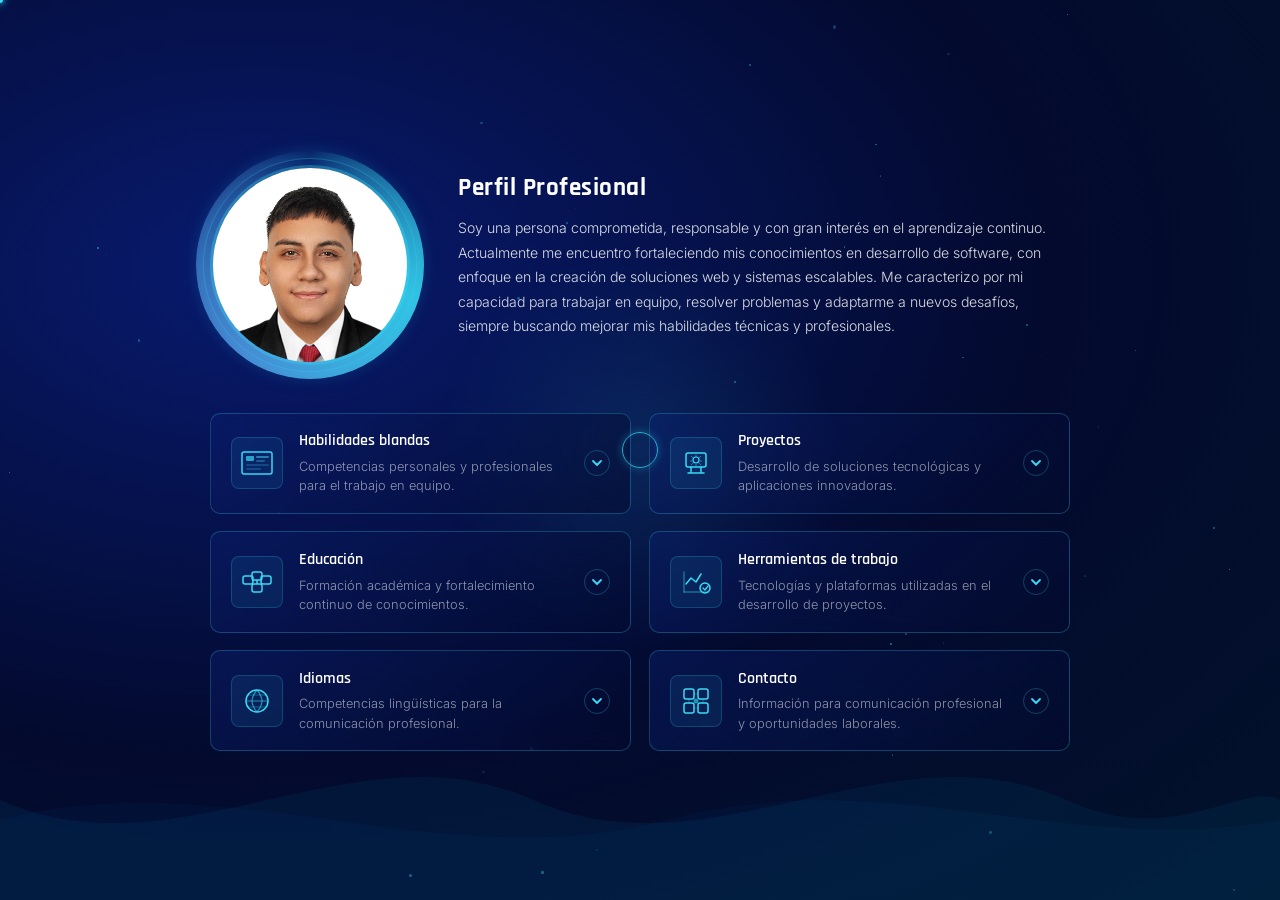
==== index.html @ 303af43a "Portafolio realizado" ====
<!DOCTYPE html>
<html lang="es">
<head>
    <meta charset="UTF-8">
    <meta name="viewport" content="width=device-width, initial-scale=1.0">
    <title>Portafolio</title>
    <link href="https://cdn.jsdelivr.net/npm/bootstrap@5.3.8/dist/css/bootstrap.min.css" rel="stylesheet">
    <link href="https://fonts.googleapis.com/css2?family=Rajdhani:wght@400;500;600;700&family=Inter:wght@300;400;500&display=swap" rel="stylesheet">
    <link rel="stylesheet" href="./style.css">
</head>
<body>

    <!-- Cursor personalizado -->
    <div class="cursor-glow" id="cursorGlow"></div>
    <div class="cursor-ring" id="cursorRing"></div>
    <div class="cursor-dot" id="cursorDot"></div>
    <canvas class="cursor-trail" id="cursorTrail"></canvas>

    <!-- Partículas de fondo -->
    <div class="particles" id="particles"></div>

    <!-- Olas decorativas -->
    <div class="wave-container">
        <svg viewBox="0 0 1440 200" preserveAspectRatio="none" xmlns="http://www.w3.org/2000/svg">
            <path d="M0,100 C200,180 400,20 600,100 C800,180 1000,20 1200,100 C1320,150 1400,80 1440,100 L1440,200 L0,200 Z" fill="rgba(0,150,200,0.08)"/>
            <path d="M0,120 C250,60 500,180 750,120 C1000,60 1200,160 1440,120 L1440,200 L0,200 Z" fill="rgba(0,100,180,0.06)"/>
        </svg>
    </div>

    <div class="contenedor-principal">

        <!-- SECCIÓN PERFIL -->
        <section class="perfil-section">
            <div class="perfil-inner">
                <div class="foto-wrapper">
                    <div class="foto-halo outer"></div>
                    <div class="foto-halo inner"></div>
                    <img src="./img/Brandon.jpg" alt="Brandon" class="foto-perfil">
                </div>

                <div class="perfil-texto">
                    <h2 class="perfil-titulo">Perfil Profesional</h2>
                    <p class="perfil-desc">
                        Soy una persona comprometida, responsable y con gran interés en el
                        aprendizaje continuo. Actualmente me encuentro fortaleciendo mis
                        conocimientos en desarrollo de software, con enfoque en la creación de
                        soluciones web y sistemas escalables. Me caracterizo por mi capacidad para
                        trabajar en equipo, resolver problemas y adaptarme a nuevos desafíos, siempre
                        buscando mejorar mis habilidades técnicas y profesionales.
                    </p>
                </div>
            </div>
        </section>

        <!-- PROYECTOS ACORDEÓN -->
        <section class="proyectos-section">
            <div class="proyectos-grid">

                <!-- Card 1 -->
                <div class="proyecto-card" data-id="0">
                    <div class="card-header-row">
                        <div class="proyecto-icon">
                            <svg width="36" height="36" viewBox="0 0 36 36" fill="none">
                                <rect x="3" y="7" width="30" height="22" rx="2" stroke="#38d9f5" stroke-width="1.5"/>
                                <rect x="7" y="11" width="8" height="5" rx="1" fill="#38d9f5" opacity="0.7"/>
                                <rect x="17" y="11" width="13" height="2" rx="1" fill="#38d9f5" opacity="0.5"/>
                                <rect x="17" y="15" width="9" height="2" rx="1" fill="#38d9f5" opacity="0.3"/>
                                <rect x="7" y="19" width="23" height="2" rx="1" fill="#38d9f5" opacity="0.2"/>
                                <rect x="7" y="23" width="15" height="2" rx="1" fill="#38d9f5" opacity="0.2"/>
                            </svg>
                        </div>
                        <div class="proyecto-info">
                            <h4>Habilidades blandas</h4>
                            <p>Competencias personales y profesionales para el trabajo en equipo.</p>
                        </div>
                        <div class="accordion-chevron">
                            <svg width="16" height="16" viewBox="0 0 16 16" fill="none">
                                <path d="M4 6 L8 10 L12 6" stroke="#38d9f5" stroke-width="1.8" stroke-linecap="round" stroke-linejoin="round"/>
                            </svg>
                        </div>
                    </div>
                    <div class="accordion-body">
                        <div class="accordion-content">
                            <div class="ac-tags">
                                <span class="tag">Trabajo en equipo</span><span class="tag">Comunicación efectiva</span><span class="tag">Resolución de problemas</span><span class="tag">Adaptabilidad</span>
                                <span class="tag">Aprendizaje rápido</span><span class="tag">Pensamiento crítico</span><span class="tag">Responsabilidad y compromiso</span>
                            </div>
                            <p>Capacidad para colaborar eficazmente en equipos multidisciplinarios,
                                comunicar ideas de manera clara, adaptarme a nuevos entornos y resolver
                                conflictos de forma profesional. Me caracterizo por la responsabilidad,
                                el compromiso y la disposición constante para aprender.</p>
                        </div>
                    </div>
                </div>

                <!-- Card 2 -->
                <div class="proyecto-card" data-id="1">
                    <div class="card-header-row">
                        <div class="proyecto-icon">
                            <svg width="36" height="36" viewBox="0 0 36 36" fill="none">
                                <rect x="8" y="8" width="20" height="14" rx="2" stroke="#38d9f5" stroke-width="1.5"/>
                                <path d="M13 22 L13 28 M23 22 L23 28 M10 28 L26 28" stroke="#38d9f5" stroke-width="1.5" stroke-linecap="round"/>
                                <circle cx="18" cy="15" r="3" stroke="#38d9f5" stroke-width="1.2"/>
                                <path d="M18 12 L18 10 M21 13 L23 11 M22 16 L24 16 M21 18 L23 20 M18 19 L18 21 M15 18 L13 20 M14 16 L12 16 M15 13 L13 11" stroke="#38d9f5" stroke-width="1" opacity="0.5"/>
                            </svg>
                        </div>
                        <div class="proyecto-info">
                            <h4>Proyectos</h4>
                            <p>Desarrollo de soluciones tecnológicas y aplicaciones innovadoras.</p>
                        </div>
                        <div class="accordion-chevron">
                            <svg width="16" height="16" viewBox="0 0 16 16" fill="none">
                                <path d="M4 6 L8 10 L12 6" stroke="#38d9f5" stroke-width="1.8" stroke-linecap="round" stroke-linejoin="round"/>
                            </svg>
                        </div>
                    </div>
                    <div class="accordion-body">
                        <div class="accordion-content">
                            <div class="ac-tags">
                                <span class="tag"><a href="https://brandon1927.github.io/Complementaria/" target="_blank" class="link-normal">EcoPower</a></span>
                                <span class="tag"><a href="https://brandon1927.github.io/Labyrinthus/#T2" target="_blank" class="link-normal">Labyrinthus</a></span>
                                <span class="tag"><a href="https://github.com/Brandon1927/Echoes" target="_blank" class="link-normal">Echoes</a></span>
                            </div>
                            <p>Participación en proyectos académicos y personales enfocados en el
                                desarrollo web, aplicaciones móviles, videojuegos y sistemas de gestión.
                                Experiencia implementando bases de datos, interfaces modernas y
                                soluciones orientadas a las necesidades del usuario.</p>
                            <div class="ac-meta">
                                <a href="https://github.com/Brandon1927?tab=repositories" class="ac-link" target="_blank">Ver repositorio →</a>
                            </div>
                        </div>
                    </div>
                </div>

                <!-- Card 3 -->
                <div class="proyecto-card" data-id="2">
                    <div class="card-header-row">
                        <div class="proyecto-icon">
                            <svg width="36" height="36" viewBox="0 0 36 36" fill="none">
                                <rect x="4" y="12" width="10" height="8" rx="2" stroke="#38d9f5" stroke-width="1.5"/>
                                <rect x="22" y="12" width="10" height="8" rx="2" stroke="#38d9f5" stroke-width="1.5"/>
                                <rect x="13" y="8" width="10" height="8" rx="2" stroke="#38d9f5" stroke-width="1.5"/>
                                <rect x="13" y="20" width="10" height="8" rx="2" stroke="#38d9f5" stroke-width="1.5"/>
                                <path d="M14 16 L13 16" stroke="#38d9f5" stroke-width="1.5"/>
                                <path d="M23 16 L22 16" stroke="#38d9f5" stroke-width="1.5"/>
                                <path d="M18 16 L18 20" stroke="#38d9f5" stroke-width="1.5"/>
                            </svg>
                        </div>
                        <div class="proyecto-info">
                            <h4>Educación</h4>
                            <p>Formación académica y fortalecimiento continuo de conocimientos.</p>
                        </div>
                        <div class="accordion-chevron">
                            <svg width="16" height="16" viewBox="0 0 16 16" fill="none">
                                <path d="M4 6 L8 10 L12 6" stroke="#38d9f5" stroke-width="1.8" stroke-linecap="round" stroke-linejoin="round"/>
                            </svg>
                        </div>
                    </div>
                    <div class="accordion-body">
                        <div class="accordion-content">
                            <div class="ac-tags">
                                <span class="tag">Ingenieria multimedia (en curso)</span><span class="tag">Curso desarrollo fullstack</span>
                            </div>
                            <p>Sistema de procesamiento asíncrono con colas de tareas distribuidas. Permite escalar workers horizontalmente, manejar reintentos automáticos y monitorear el estado de cada tarea en tiempo real.</p>
                            
                        </div>
                    </div>
                </div>

                <!-- Card 4 -->
                <div class="proyecto-card" data-id="3">
                    <div class="card-header-row">
                        <div class="proyecto-icon">
                            <svg width="36" height="36" viewBox="0 0 36 36" fill="none">
                                <polyline points="8,20 13,14 18,18 23,10" stroke="#38d9f5" stroke-width="1.5" stroke-linecap="round" stroke-linejoin="round" fill="none"/>
                                <circle cx="27" cy="24" r="5" stroke="#38d9f5" stroke-width="1.5"/>
                                <path d="M25 24 L27 26 L30 22" stroke="#38d9f5" stroke-width="1.3" stroke-linecap="round" stroke-linejoin="round"/>
                                <path d="M6 28 L6 8" stroke="#38d9f5" stroke-width="1.5" stroke-linecap="round" opacity="0.4"/>
                                <path d="M6 28 L30 28" stroke="#38d9f5" stroke-width="1.5" stroke-linecap="round" opacity="0.4"/>
                            </svg>
                        </div>
                        <div class="proyecto-info">
                            <h4>Herramientas de trabajo</h4>
                            <p>Tecnologías y plataformas utilizadas en el desarrollo de proyectos.</p>
                        </div>
                        <div class="accordion-chevron">
                            <svg width="16" height="16" viewBox="0 0 16 16" fill="none">
                                <path d="M4 6 L8 10 L12 6" stroke="#38d9f5" stroke-width="1.8" stroke-linecap="round" stroke-linejoin="round"/>
                            </svg>
                        </div>
                    </div>
                    <div class="accordion-body">
                        <div class="accordion-content">
                            <div class="ac-tags">
                                <span class="tag">Git / GitHub</span><span class="tag">Figma</span><span class="tag">VS Code</span>
                                <span class="tag">Postman</span><span class="tag">SCRUM</span><span class="tag">MVC</span>
                            </div>
                            <p>Manejo de herramientas para control de versiones, diseño de interfaces, gestión de proyectos y desarrollo de software. 
                                Experiencia utilizando Git, GitHub, Visual Studio Code, Figma y plataformas colaborativas para optimizar procesos de trabajo. 
                                Además, tengo experiencia trabajando con metodologías ágiles como SCRUM y conocimiento en arquitectura de software bajo el 
                                patrón MVC, aplicándolos en el desarrollo de aplicaciones web escalables y organizadas.</p>
                            
                        </div>
                    </div>
                </div>

                <!-- Card 5 -->
                <div class="proyecto-card" data-id="4">
                    <div class="card-header-row">
                        <div class="proyecto-icon">
                            <svg width="36" height="36" viewBox="0 0 36 36" fill="none">
                                <circle cx="18" cy="18" r="11" stroke="#38d9f5" stroke-width="1.5"/>
                                <path d="M18 7 C18 7 13 13 13 18 C13 23 18 29 18 29" stroke="#38d9f5" stroke-width="1.2" opacity="0.6"/>
                                <path d="M18 7 C18 7 23 13 23 18 C23 23 18 29 18 29" stroke="#38d9f5" stroke-width="1.2" opacity="0.6"/>
                                <path d="M7 18 L29 18" stroke="#38d9f5" stroke-width="1.2" opacity="0.6"/>
                                <path d="M9 12 L27 12 M9 24 L27 24" stroke="#38d9f5" stroke-width="1" opacity="0.35"/>
                            </svg>
                        </div>
                        <div class="proyecto-info">
                            <h4>Idiomas</h4>
                            <p>Competencias lingüísticas para la comunicación profesional.</p>
                        </div>
                        <div class="accordion-chevron">
                            <svg width="16" height="16" viewBox="0 0 16 16" fill="none">
                                <path d="M4 6 L8 10 L12 6" stroke="#38d9f5" stroke-width="1.8" stroke-linecap="round" stroke-linejoin="round"/>
                            </svg>
                        </div>
                    </div>
                    <div class="accordion-body">
                        <div class="accordion-content">
                            <div class="ac-tags">
                                <span class="tag">Español</span><span class="tag">Ingles</span>
                            </div>
                            <p>Español como lengua materna e inglés en proceso de fortalecimiento.
                                Capacidad para comprender documentación técnica, recursos académicos y
                                contenidos relacionados con el desarrollo de software.</p>
                        
                        </div>
                    </div>
                </div>

                <!-- Card 6 -->
                <div class="proyecto-card" data-id="5">
                    <div class="card-header-row">
                        <div class="proyecto-icon">
                            <svg width="36" height="36" viewBox="0 0 36 36" fill="none">
                                <rect x="6" y="6" width="10" height="10" rx="2" stroke="#38d9f5" stroke-width="1.5"/>
                                <rect x="20" y="6" width="10" height="10" rx="2" stroke="#38d9f5" stroke-width="1.5"/>
                                <rect x="6" y="20" width="10" height="10" rx="2" stroke="#38d9f5" stroke-width="1.5"/>
                                <rect x="20" y="20" width="10" height="10" rx="2" stroke="#38d9f5" stroke-width="1.5"/>
                                <circle cx="18" cy="18" r="2.5" fill="#38d9f5" opacity="0.6"/>
                                <path d="M16 11 L20 11 M11 16 L11 20 M25 16 L25 20 M16 25 L20 25" stroke="#38d9f5" stroke-width="1" opacity="0.4" stroke-linecap="round"/>
                            </svg>
                        </div>
                        <div class="proyecto-info">
                            <h4>Contacto</h4>
                            <p>Información para comunicación profesional y oportunidades laborales.</p>
                        </div>
                        <div class="accordion-chevron">
                            <svg width="16" height="16" viewBox="0 0 16 16" fill="none">
                                <path d="M4 6 L8 10 L12 6" stroke="#38d9f5" stroke-width="1.8" stroke-linecap="round" stroke-linejoin="round"/>
                            </svg>
                        </div>
                    </div>
                    <div class="accordion-body">
                        <div class="accordion-content">
                            <div class="ac-tags">
                                <span class="tag"><a href="https://wa.me/573177113994" target="_blank" class="link-normal">WhatsApp</a></span>
                                <span class="tag"><a href="mailto:brandon.montilla19@gmail.com" target="_blank" class="link-normal">Gmail</a></span>
                            </div>
                            <p>Disponible para colaborar en proyectos, prácticas profesionales y
                                oportunidades laborales relacionadas con el desarrollo de software.
                                Puedes contactarme mediante correo electrónico, LinkedIn o GitHub.</p>
                            
                        </div>
                    </div>
                </div>

            </div>
        </section>
    </div>

    <script src="https://cdn.jsdelivr.net/npm/bootstrap@5.3.8/dist/js/bootstrap.bundle.min.js"></script>
    <script>
        // ── Cursor personalizado ──
        const glow   = document.getElementById('cursorGlow');
        const ring   = document.getElementById('cursorRing');
        const dot    = document.getElementById('cursorDot');
        const canvas = document.getElementById('cursorTrail');
        const ctx    = canvas.getContext('2d');

        canvas.width  = window.innerWidth;
        canvas.height = window.innerHeight;
        window.addEventListener('resize', () => {
            canvas.width  = window.innerWidth;
            canvas.height = window.innerHeight;
        });

        let mouseX = window.innerWidth / 2, mouseY = window.innerHeight / 2;
        let glowX  = mouseX, glowY  = mouseY;
        let ringX  = mouseX, ringY  = mouseY;
        let isDown = false;

        // Trail: array de puntos recientes
        const trail = [];
        const TRAIL_LEN = 22;

        document.addEventListener('mousemove', (e) => {
            mouseX = e.clientX;
            mouseY = e.clientY;
            // punto central instantáneo
            dot.style.left = mouseX + 'px';
            dot.style.top  = mouseY + 'px';
            trail.push({ x: mouseX, y: mouseY });
            if (trail.length > TRAIL_LEN) trail.shift();
        });

        document.addEventListener('mousedown', () => {
            isDown = true;
            ring.classList.add('pressed');
            dot.classList.add('pressed');
        });
        document.addEventListener('mouseup', () => {
            isDown = false;
            ring.classList.remove('pressed');
            dot.classList.remove('pressed');
        });

        // Hover en elementos clicables → cursor magnético
        document.querySelectorAll('a, button, .proyecto-card').forEach(el => {
            el.addEventListener('mouseenter', () => ring.classList.add('hover'));
            el.addEventListener('mouseleave', () => ring.classList.remove('hover'));
        });

        function drawTrail() {
            ctx.clearRect(0, 0, canvas.width, canvas.height);
            if (trail.length < 2) return;
            for (let i = 1; i < trail.length; i++) {
                const t = i / trail.length;
                const alpha = t * 0.55;
                const width = t * 3.5;
                ctx.beginPath();
                ctx.moveTo(trail[i-1].x, trail[i-1].y);
                ctx.lineTo(trail[i].x, trail[i].y);
                ctx.strokeStyle = `rgba(56, 217, 245, ${alpha})`;
                ctx.lineWidth   = width;
                ctx.lineCap     = 'round';
                ctx.stroke();
            }
            // bola luminosa al final del trail
            const last = trail[trail.length - 1];
            const grad = ctx.createRadialGradient(last.x, last.y, 0, last.x, last.y, 10);
            grad.addColorStop(0,   'rgba(56,217,245,0.55)');
            grad.addColorStop(1,   'rgba(56,217,245,0)');
            ctx.beginPath();
            ctx.arc(last.x, last.y, 10, 0, Math.PI * 2);
            ctx.fillStyle = grad;
            ctx.fill();
        }

        function animate() {
            // Glow grande (lerp lento)
            glowX += (mouseX - glowX) * 0.07;
            glowY += (mouseY - glowY) * 0.07;
            glow.style.left = glowX + 'px';
            glow.style.top  = glowY + 'px';

            // Anillo exterior (lerp medio)
            ringX += (mouseX - ringX) * 0.18;
            ringY += (mouseY - ringY) * 0.18;
            ring.style.left = ringX + 'px';
            ring.style.top  = ringY + 'px';

            drawTrail();
            requestAnimationFrame(animate);
        }
        animate();

        // Partículas
        const container = document.getElementById('particles');
        for (let i = 0; i < 55; i++) {
            const p = document.createElement('div');
            p.classList.add('particle');
            p.style.left = Math.random() * 100 + '%';
            p.style.top  = Math.random() * 100 + '%';
            p.style.animationDelay    = Math.random() * 6 + 's';
            p.style.animationDuration = (4 + Math.random() * 5) + 's';
            p.style.width = p.style.height = (1 + Math.random() * 2.5) + 'px';
            p.style.opacity = 0.1 + Math.random() * 0.5;
            container.appendChild(p);
        }

        // ── Acordeón proyectos ──
        document.querySelectorAll('.proyecto-card').forEach(card => {
            card.addEventListener('click', () => {
                const isOpen = card.classList.contains('open');
                document.querySelectorAll('.proyecto-card').forEach(c => c.classList.remove('open'));
                if (!isOpen) card.classList.add('open');
            });
            card.addEventListener('mousemove', (e) => {
                const rect = card.getBoundingClientRect();
                const x = ((e.clientX - rect.left) / rect.width * 100).toFixed(1);
                const y = ((e.clientY - rect.top) / rect.height * 100).toFixed(1);
                card.style.setProperty('--mx', x + '%');
                card.style.setProperty('--my', y + '%');
            });
        });
    </script>
</body>
</html>
---- style.css ----
/* ─── Reset & Base ─── */
*, *::before, *::after {
    box-sizing: border-box;
    margin: 0;
    padding: 0;
}

:root {
    --azul-oscuro: #030a2e;
    --azul-medio: #061550;
    --azul-acento: #0a2070;
    --cyan: #38d9f5;
    --cyan-suave: rgba(56, 217, 245, 0.15);
    --cyan-brillo: rgba(56, 217, 245, 0.35);
    --blanco: #ffffff;
    --texto-claro: rgba(255,255,255,0.85);
    --texto-apagado: rgba(255,255,255,0.55);
    --borde-card: rgba(56, 217, 245, 0.25);
}

html { scroll-behavior: smooth; }

body {
    font-family: 'Inter', sans-serif;
    background: radial-gradient(ellipse at 20% 30%, #081a6e 0%, #030a2e 55%, #02122a 100%);
    min-height: 100vh;
    color: var(--blanco);
    overflow-x: hidden;
    cursor: none;
}

/* ─── Cursor personalizado ─── */
body * { cursor: none !important; }

/* Glow ambiental grande */
.cursor-glow {
    position: fixed;
    width: 420px;
    height: 420px;
    border-radius: 50%;
    background: radial-gradient(circle, rgba(56,217,245,0.11) 0%, rgba(56,217,245,0.03) 45%, transparent 70%);
    transform: translate(-50%, -50%);
    pointer-events: none;
    z-index: 1;
}

/* Anillo exterior con retraso */
.cursor-ring {
    position: fixed;
    width: 36px;
    height: 36px;
    border-radius: 50%;
    border: 1.5px solid rgba(56, 217, 245, 0.75);
    box-shadow: 0 0 8px rgba(56,217,245,0.3), inset 0 0 6px rgba(56,217,245,0.1);
    transform: translate(-50%, -50%);
    pointer-events: none;
    z-index: 9997;
    transition: width 0.2s, height 0.2s, border-color 0.2s, background 0.2s;
}

.cursor-ring.hover {
    width: 52px;
    height: 52px;
    border-color: rgba(56,217,245,1);
    background: rgba(56,217,245,0.08);
}

.cursor-ring.pressed {
    width: 28px;
    height: 28px;
    background: rgba(56,217,245,0.18);
}

/* Punto central instantáneo */
.cursor-dot {
    position: fixed;
    width: 6px;
    height: 6px;
    border-radius: 50%;
    background: var(--cyan);
    box-shadow: 0 0 6px var(--cyan), 0 0 12px rgba(56,217,245,0.6);
    transform: translate(-50%, -50%);
    pointer-events: none;
    z-index: 9998;
    transition: width 0.15s, height 0.15s;
}

.cursor-dot.pressed {
    width: 10px;
    height: 10px;
}

/* Canvas del trail */
.cursor-trail {
    position: fixed;
    inset: 0;
    pointer-events: none;
    z-index: 9996;
}

/* ─── Partículas ─── */
.particles {
    position: fixed;
    inset: 0;
    pointer-events: none;
    z-index: 0;
}

.particle {
    position: absolute;
    border-radius: 50%;
    background: var(--cyan);
    animation: floatParticle linear infinite;
}

@keyframes floatParticle {
    0%   { transform: translateY(0) scale(1); opacity: 0; }
    10%  { opacity: 1; }
    90%  { opacity: 1; }
    100% { transform: translateY(-80px) scale(0.5); opacity: 0; }
}

/* ─── Olas SVG ─── */
.wave-container {
    position: fixed;
    bottom: 0;
    left: 0;
    width: 100%;
    pointer-events: none;
    z-index: 1;
}

.wave-container svg {
    width: 100%;
    height: 200px;
    display: block;
}

/* ─── Contenedor principal ─── */
.contenedor-principal {
    position: relative;
    z-index: 2;
    min-height: 100vh;
    display: flex;
    flex-direction: column;
    align-items: center;
    justify-content: center;
    padding: 3rem 2rem 2rem;
    gap: 3rem;
}

/* ─── Sección perfil ─── */
.perfil-section {
    width: 100%;
    max-width: 860px;
}

.perfil-inner {
    display: flex;
    align-items: center;
    gap: 3rem;
}

/* Foto con halo */
.foto-wrapper {
    flex-shrink: 0;
    position: relative;
    width: 200px;
    height: 200px;
}

.foto-halo {
    position: absolute;
    border-radius: 50%;
    animation: pulseHalo 3s ease-in-out infinite;
}

.foto-halo.outer {
    inset: -14px;
    background: conic-gradient(
        from 0deg,
        rgba(56,217,245,0) 0%,
        rgba(56,217,245,0.6) 30%,
        rgba(100,180,255,0.4) 60%,
        rgba(56,217,245,0) 100%
    );
    animation: rotateBorder 4s linear infinite;
    border-radius: 50%;
}

.foto-halo.inner {
    inset: -7px;
    border: 1.5px solid rgba(56,217,245,0.3);
    box-shadow: 0 0 20px rgba(56,217,245,0.2), inset 0 0 20px rgba(56,217,245,0.05);
    animation: pulseHalo 2.5s ease-in-out infinite alternate;
}

@keyframes rotateBorder {
    from { transform: rotate(0deg); }
    to   { transform: rotate(360deg); }
}

@keyframes pulseHalo {
    0%   { opacity: 0.5; transform: scale(0.98); }
    100% { opacity: 1;   transform: scale(1.02); }
}

/* máscara para recortar el conic */
.foto-wrapper::before {
    content: '';
    position: absolute;
    inset: -14px;
    border-radius: 50%;
    background: transparent;
    z-index: 1;
    /* recorta el conic al círculo */
    mask: radial-gradient(circle, transparent 46%, black 48%);
    -webkit-mask: radial-gradient(circle, transparent 46%, black 48%);
    background: conic-gradient(
        from 0deg,
        rgba(56,217,245,0) 0%,
        rgba(56,217,245,0.7) 30%,
        rgba(100,180,255,0.5) 60%,
        rgba(56,217,245,0) 100%
    );
    animation: rotateBorder 4s linear infinite;
}

.foto-perfil {
    position: relative;
    z-index: 2;
    width: 200px;
    height: 200px;
    border-radius: 50%;
    object-fit: cover;
    object-position: top;
    border: 3px solid rgba(56,217,245,0.4);
    box-shadow: 0 0 30px rgba(56,217,245,0.25);
    display: block;
}

/* Texto perfil */
.perfil-texto {}

.perfil-titulo {
    font-family: 'Rajdhani', sans-serif;
    font-size: 1.55rem;
    font-weight: 700;
    color: var(--blanco);
    margin-bottom: 0.75rem;
    letter-spacing: 0.5px;
}

.perfil-desc {
    font-size: 0.88rem;
    line-height: 1.75;
    color: var(--texto-claro);
    font-weight: 300;
}

/* ─── Proyectos ─── */
.proyectos-section {
    width: 100%;
    max-width: 860px;
}

.proyectos-grid {
    display: grid;
    grid-template-columns: 1fr 1fr;
    gap: 1.1rem;
}

.proyecto-card {
    --mx: 50%;
    --my: 50%;
    position: relative;
    border-radius: 10px;
    border: 1px solid var(--borde-card);
    background: linear-gradient(135deg, rgba(10,32,112,0.45) 0%, rgba(3,10,46,0.55) 100%);
    backdrop-filter: blur(6px);
    overflow: hidden;
    transition: border-color 0.3s, transform 0.2s;
    cursor: pointer;
}

.proyecto-card::before {
    content: '';
    position: absolute;
    width: 180px;
    height: 180px;
    border-radius: 50%;
    background: radial-gradient(circle, rgba(56,217,245,0.12) 0%, transparent 70%);
    left: var(--mx);
    top: var(--my);
    transform: translate(-50%, -50%);
    pointer-events: none;
    opacity: 0;
    transition: opacity 0.3s;
}

.proyecto-card:hover::before { opacity: 1; }

.proyecto-card:hover,
.proyecto-card.open {
    border-color: rgba(56,217,245,0.6);
    background: linear-gradient(135deg, rgba(10,32,112,0.65) 0%, rgba(3,10,46,0.75) 100%);
}

.proyecto-card.open {
    transform: none;
    box-shadow: 0 0 20px rgba(56,217,245,0.12);
}

/* Header row */
.card-header-row {
    display: flex;
    align-items: center;
    gap: 1rem;
    padding: 1.1rem 1.25rem;
}

.proyecto-icon {
    flex-shrink: 0;
    width: 52px;
    height: 52px;
    border-radius: 8px;
    background: rgba(56,217,245,0.08);
    border: 1px solid rgba(56,217,245,0.2);
    display: flex;
    align-items: center;
    justify-content: center;
}

.proyecto-info { flex: 1; }

.proyecto-info h4 {
    font-family: 'Rajdhani', sans-serif;
    font-size: 1rem;
    font-weight: 600;
    color: var(--blanco);
    margin-bottom: 0.3rem;
    line-height: 1.3;
}

.proyecto-info p {
    font-size: 0.8rem;
    color: var(--texto-apagado);
    line-height: 1.5;
    font-weight: 300;
    margin: 0;
}

/* Chevron */
.accordion-chevron {
    flex-shrink: 0;
    width: 26px;
    height: 26px;
    border-radius: 50%;
    border: 1px solid rgba(56,217,245,0.25);
    display: flex;
    align-items: center;
    justify-content: center;
    transition: transform 0.35s cubic-bezier(0.4,0,0.2,1), border-color 0.25s, background 0.25s;
}

.proyecto-card.open .accordion-chevron {
    transform: rotate(180deg);
    border-color: rgba(56,217,245,0.6);
    background: rgba(56,217,245,0.1);
}

/* Accordion body */
.accordion-body {
    display: grid;
    grid-template-rows: 0fr;
    transition: grid-template-rows 0.4s cubic-bezier(0.4,0,0.2,1);
}

.proyecto-card.open .accordion-body {
    grid-template-rows: 1fr;
}

.accordion-content {
    overflow: hidden;
    padding: 0 1.25rem;
    transition: padding 0.35s;
}

.proyecto-card.open .accordion-content {
    padding: 0 1.25rem 1.1rem;
}

/* Separador superior del contenido */
.accordion-content::before {
    content: '';
    display: block;
    height: 1px;
    background: linear-gradient(90deg, rgba(56,217,245,0.3), transparent);
    margin-bottom: 0.85rem;
}

/* Tags */
.ac-tags {
    display: flex;
    flex-wrap: wrap;
    gap: 0.4rem;
    margin-bottom: 0.75rem;
}

.tag {
    font-size: 0.72rem;
    font-family: 'Rajdhani', sans-serif;
    font-weight: 600;
    letter-spacing: 0.5px;
    padding: 0.2rem 0.6rem;
    border-radius: 4px;
    background: rgba(56,217,245,0.1);
    border: 1px solid rgba(56,217,245,0.25);
    color: var(--cyan);
    text-transform: uppercase;
}

/* Descripción */
.accordion-content > p {
    font-size: 0.82rem;
    color: rgba(255,255,255,0.7);
    line-height: 1.7;
    margin-bottom: 0.85rem;
    font-weight: 300;
}

/* Meta */
.ac-meta {
    display: flex;
    align-items: center;
    gap: 1rem;
    flex-wrap: wrap;
}

.meta-item {
    font-size: 0.75rem;
    color: var(--texto-apagado);
    font-weight: 300;
}

.ac-link {
    font-size: 0.78rem;
    font-family: 'Rajdhani', sans-serif;
    font-weight: 600;
    color: var(--cyan);
    text-decoration: none;
    margin-left: auto;
    letter-spacing: 0.3px;
    transition: opacity 0.2s;
}

.ac-link:hover { opacity: 0.7; }

/* ─── Nav ─── */
.nav-section {
    display: flex;
    flex-wrap: wrap;
    justify-content: center;
    gap: 0.5rem 2rem;
    padding: 1rem 0;
}

.nav-item {
    font-family: 'Rajdhani', sans-serif;
    font-size: 0.9rem;
    font-weight: 600;
    color: var(--texto-apagado);
    text-decoration: none;
    letter-spacing: 0.5px;
    text-transform: uppercase;
    transition: color 0.25s;
    position: relative;
}

.nav-item::after {
    content: '';
    position: absolute;
    bottom: -3px;
    left: 0;
    width: 0;
    height: 1px;
    background: var(--cyan);
    transition: width 0.25s;
}

.nav-item:hover {
    color: var(--cyan);
}

.nav-item:hover::after {
    width: 100%;
}

/* ─── Responsive ─── */
@media (max-width: 640px) {
    .perfil-inner {
        flex-direction: column;
        text-align: center;
    }
    .proyectos-grid {
        grid-template-columns: 1fr;
    }
    .nav-section {
        gap: 0.4rem 1.2rem;
    }
}

.link-normal {
  text-decoration: none;
  color: inherit;
}
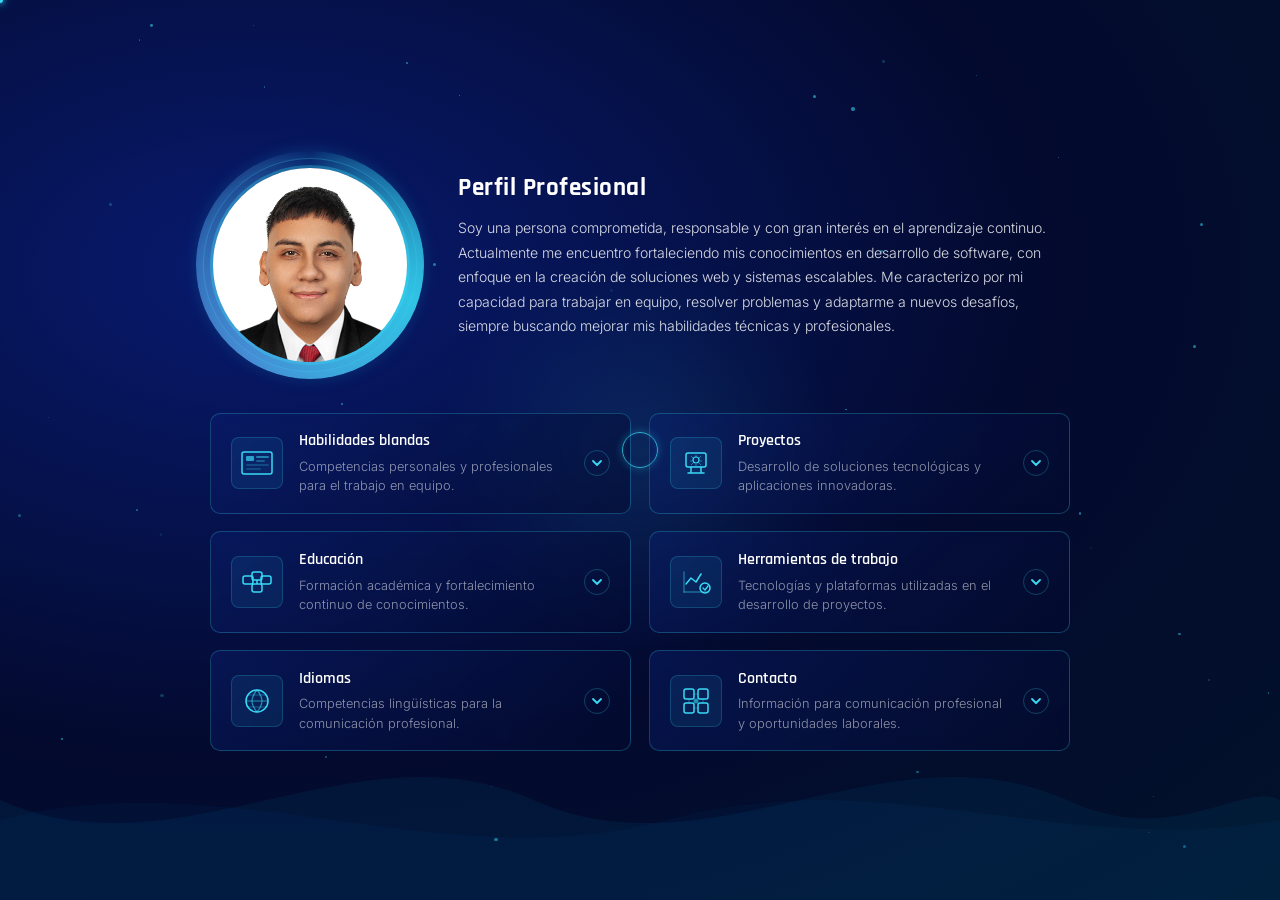
==== commit 1557e2c1: "Finalizada" ====
--- a/index.html
+++ b/index.html
@@ -7,6 +7,7 @@
     <link href="https://cdn.jsdelivr.net/npm/bootstrap@5.3.8/dist/css/bootstrap.min.css" rel="stylesheet">
     <link href="https://fonts.googleapis.com/css2?family=Rajdhani:wght@400;500;600;700&family=Inter:wght@300;400;500&display=swap" rel="stylesheet">
     <link rel="stylesheet" href="./style.css">
+    <link rel="icon" type="image/png" href="./img/Inicio.jpeg">
 </head>
 <body>
 
@@ -117,9 +118,16 @@
                     <div class="accordion-body">
                         <div class="accordion-content">
                             <div class="ac-tags">
+                                <p>Paginas web</p><br>
                                 <span class="tag"><a href="https://brandon1927.github.io/Complementaria/" target="_blank" class="link-normal">EcoPower</a></span>
                                 <span class="tag"><a href="https://brandon1927.github.io/Labyrinthus/#T2" target="_blank" class="link-normal">Labyrinthus</a></span>
                                 <span class="tag"><a href="https://github.com/Brandon1927/Echoes" target="_blank" class="link-normal">Echoes</a></span>
+                                <p>Prototipos funcionales</p><br>
+                                <span class="tag"><a href="https://www.figma.com/proto/8ByuuGsFW5lRzAHveQZlAC/Proyecto-Software-de-Ingl%C3%A9s?node-id=41-37&p=f&t=7VYLfpy1qMH7ctGY-1&scaling=scale-down&content-scaling=fixed&page-id=0%3A1&starting-point-node-id=4%3A3" target="_blank" class="link-normal">Learn Things</a></span>
+                                <span class="tag"><a href="https://www.figma.com/proto/iV9oA0IFeSHNKaM4javszv/EmoMask?node-id=27-135&p=f&t=YHGgaz5jDHFlIHxX-1&scaling=scale-down&content-scaling=fixed&page-id=6%3A91&starting-point-node-id=27%3A135&show-proto-sidebar=1" target="_blank" class="link-normal">Shazam</a></span>
+                                <span class="tag"><a href="https://www.figma.com/proto/iV9oA0IFeSHNKaM4javszv/EmoMask?node-id=6-114&p=f&t=tC1xBTiLToswghnY-1&scaling=scale-down&content-scaling=fixed&page-id=0%3A1&starting-point-node-id=6%3A114&show-proto-sidebar=1" target="_blank" class="link-normal">Emo Mask</a></span>
+                                <span class="tag"><a href="https://www.figma.com/proto/0DpFz1QGNdrPl5lsHFlSxW/Dise%C3%B1o?node-id=41-199&p=f&t=LvZesC1p2zMD0aS8-1&scaling=scale-down&content-scaling=fixed&page-id=0%3A1&starting-point-node-id=41%3A199&show-proto-sidebar=1" target="_blank" class="link-normal">Rallador tipo pez</a></span>
+                                <span class="tag"><a href="https://www.figma.com/proto/3foxh2h1kHYvV81YAxGBaC/Potrotipo2?node-id=1-62&p=f&t=eW4RFSYkYwdLp60U-1&scaling=min-zoom&content-scaling=fixed&page-id=0%3A1&starting-point-node-id=1%3A62" target="_blank" class="link-normal">UAO smartflow</a></span>
                             </div>
                             <p>Participación en proyectos académicos y personales enfocados en el
                                 desarrollo web, aplicaciones móviles, videojuegos y sistemas de gestión.
@@ -270,7 +278,9 @@
                             </div>
                             <p>Disponible para colaborar en proyectos, prácticas profesionales y
                                 oportunidades laborales relacionadas con el desarrollo de software.
-                                Puedes contactarme mediante correo electrónico, LinkedIn o GitHub.</p>
+                                Puedes contactarme mediante correo electrónico, LinkedIn o GitHub. <br>
+                                Correo: brandon.montilla19@gmail.com<br>
+                                Numero celular: 317 711 3994</p>
                             
                         </div>
                     </div>
@@ -281,130 +291,6 @@
     </div>
 
     <script src="https://cdn.jsdelivr.net/npm/bootstrap@5.3.8/dist/js/bootstrap.bundle.min.js"></script>
-    <script>
-        // ── Cursor personalizado ──
-        const glow   = document.getElementById('cursorGlow');
-        const ring   = document.getElementById('cursorRing');
-        const dot    = document.getElementById('cursorDot');
-        const canvas = document.getElementById('cursorTrail');
-        const ctx    = canvas.getContext('2d');
-
-        canvas.width  = window.innerWidth;
-        canvas.height = window.innerHeight;
-        window.addEventListener('resize', () => {
-            canvas.width  = window.innerWidth;
-            canvas.height = window.innerHeight;
-        });
-
-        let mouseX = window.innerWidth / 2, mouseY = window.innerHeight / 2;
-        let glowX  = mouseX, glowY  = mouseY;
-        let ringX  = mouseX, ringY  = mouseY;
-        let isDown = false;
-
-        // Trail: array de puntos recientes
-        const trail = [];
-        const TRAIL_LEN = 22;
-
-        document.addEventListener('mousemove', (e) => {
-            mouseX = e.clientX;
-            mouseY = e.clientY;
-            // punto central instantáneo
-            dot.style.left = mouseX + 'px';
-            dot.style.top  = mouseY + 'px';
-            trail.push({ x: mouseX, y: mouseY });
-            if (trail.length > TRAIL_LEN) trail.shift();
-        });
-
-        document.addEventListener('mousedown', () => {
-            isDown = true;
-            ring.classList.add('pressed');
-            dot.classList.add('pressed');
-        });
-        document.addEventListener('mouseup', () => {
-            isDown = false;
-            ring.classList.remove('pressed');
-            dot.classList.remove('pressed');
-        });
-
-        // Hover en elementos clicables → cursor magnético
-        document.querySelectorAll('a, button, .proyecto-card').forEach(el => {
-            el.addEventListener('mouseenter', () => ring.classList.add('hover'));
-            el.addEventListener('mouseleave', () => ring.classList.remove('hover'));
-        });
-
-        function drawTrail() {
-            ctx.clearRect(0, 0, canvas.width, canvas.height);
-            if (trail.length < 2) return;
-            for (let i = 1; i < trail.length; i++) {
-                const t = i / trail.length;
-                const alpha = t * 0.55;
-                const width = t * 3.5;
-                ctx.beginPath();
-                ctx.moveTo(trail[i-1].x, trail[i-1].y);
-                ctx.lineTo(trail[i].x, trail[i].y);
-                ctx.strokeStyle = `rgba(56, 217, 245, ${alpha})`;
-                ctx.lineWidth   = width;
-                ctx.lineCap     = 'round';
-                ctx.stroke();
-            }
-            // bola luminosa al final del trail
-            const last = trail[trail.length - 1];
-            const grad = ctx.createRadialGradient(last.x, last.y, 0, last.x, last.y, 10);
-            grad.addColorStop(0,   'rgba(56,217,245,0.55)');
-            grad.addColorStop(1,   'rgba(56,217,245,0)');
-            ctx.beginPath();
-            ctx.arc(last.x, last.y, 10, 0, Math.PI * 2);
-            ctx.fillStyle = grad;
-            ctx.fill();
-        }
-
-        function animate() {
-            // Glow grande (lerp lento)
-            glowX += (mouseX - glowX) * 0.07;
-            glowY += (mouseY - glowY) * 0.07;
-            glow.style.left = glowX + 'px';
-            glow.style.top  = glowY + 'px';
-
-            // Anillo exterior (lerp medio)
-            ringX += (mouseX - ringX) * 0.18;
-            ringY += (mouseY - ringY) * 0.18;
-            ring.style.left = ringX + 'px';
-            ring.style.top  = ringY + 'px';
-
-            drawTrail();
-            requestAnimationFrame(animate);
-        }
-        animate();
-
-        // Partículas
-        const container = document.getElementById('particles');
-        for (let i = 0; i < 55; i++) {
-            const p = document.createElement('div');
-            p.classList.add('particle');
-            p.style.left = Math.random() * 100 + '%';
-            p.style.top  = Math.random() * 100 + '%';
-            p.style.animationDelay    = Math.random() * 6 + 's';
-            p.style.animationDuration = (4 + Math.random() * 5) + 's';
-            p.style.width = p.style.height = (1 + Math.random() * 2.5) + 'px';
-            p.style.opacity = 0.1 + Math.random() * 0.5;
-            container.appendChild(p);
-        }
-
-        // ── Acordeón proyectos ──
-        document.querySelectorAll('.proyecto-card').forEach(card => {
-            card.addEventListener('click', () => {
-                const isOpen = card.classList.contains('open');
-                document.querySelectorAll('.proyecto-card').forEach(c => c.classList.remove('open'));
-                if (!isOpen) card.classList.add('open');
-            });
-            card.addEventListener('mousemove', (e) => {
-                const rect = card.getBoundingClientRect();
-                const x = ((e.clientX - rect.left) / rect.width * 100).toFixed(1);
-                const y = ((e.clientY - rect.top) / rect.height * 100).toFixed(1);
-                card.style.setProperty('--mx', x + '%');
-                card.style.setProperty('--my', y + '%');
-            });
-        });
-    </script>
+    <script src="./main.js"></script>
 </body>
 </html>
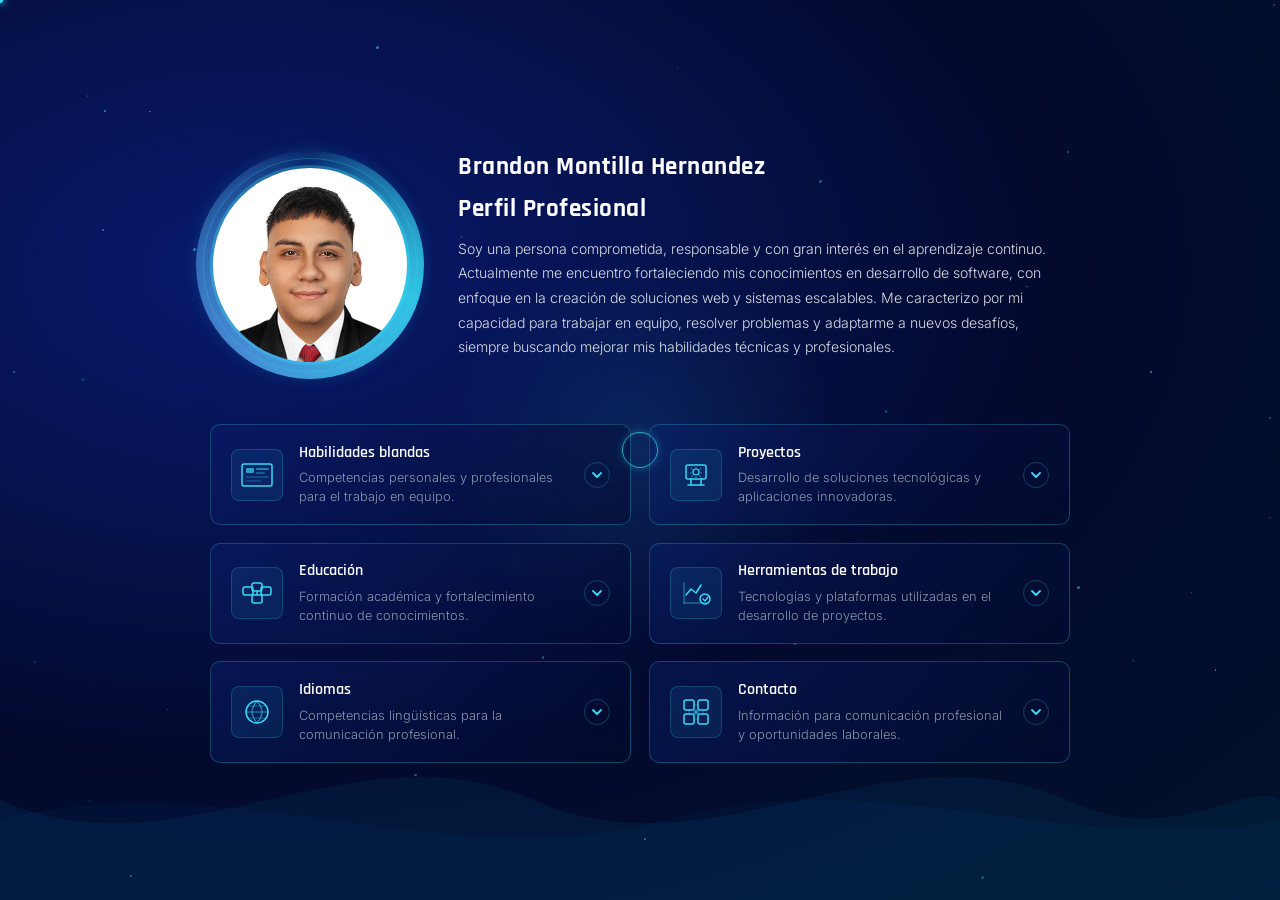
==== commit d5e58e86: "Finalizadaa" ====
--- a/index.html
+++ b/index.html
@@ -40,6 +40,7 @@
                 </div>
 
                 <div class="perfil-texto">
+                    <h2 class="perfil-titulo">Brandon Montilla Hernandez</h2>
                     <h2 class="perfil-titulo">Perfil Profesional</h2>
                     <p class="perfil-desc">
                         Soy una persona comprometida, responsable y con gran interés en el
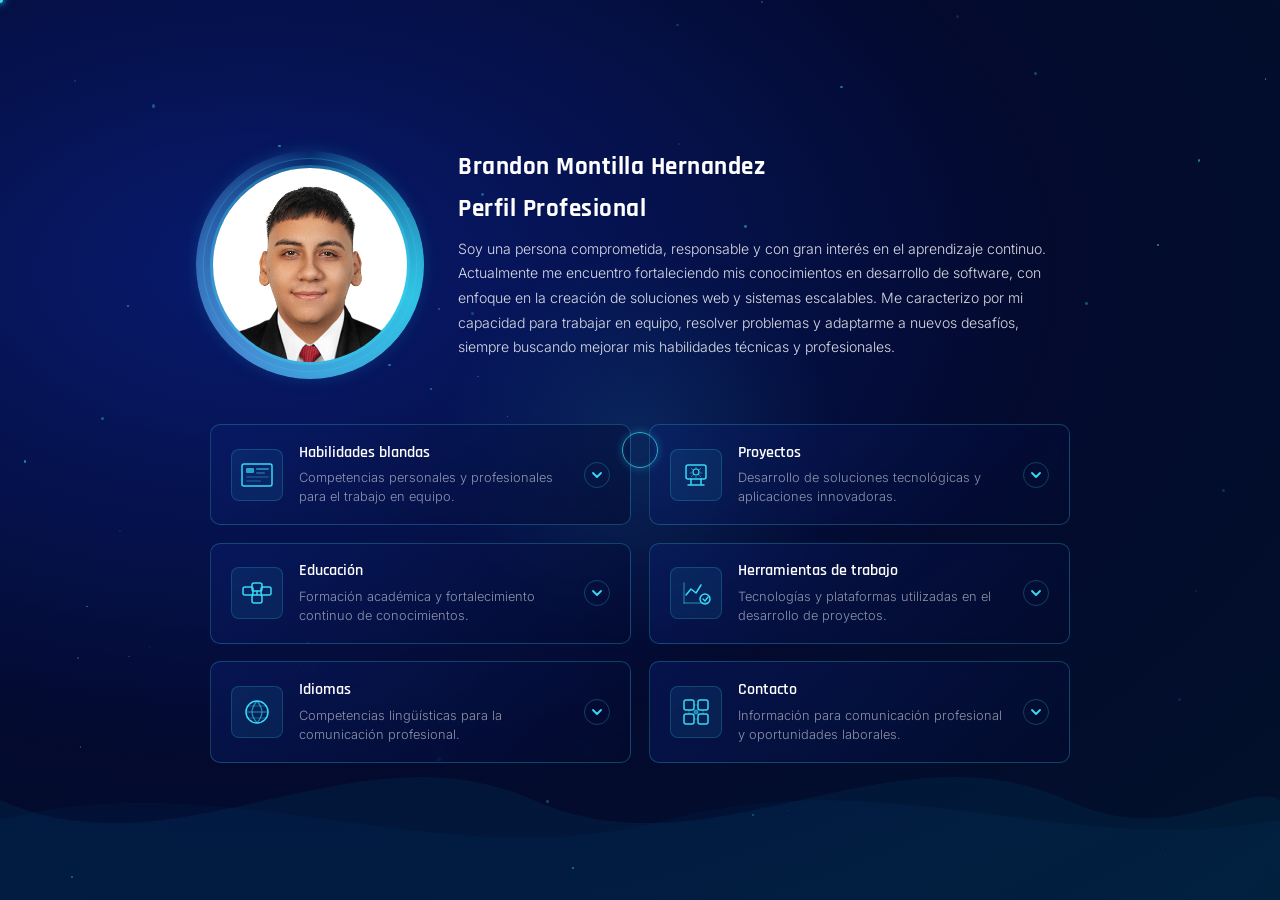
==== commit f18be7c9: "Finalizadaa" ====
--- a/index.html
+++ b/index.html
@@ -121,7 +121,7 @@
                             <div class="ac-tags">
                                 <p>Paginas web</p><br>
                                 <span class="tag"><a href="https://brandon1927.github.io/Complementaria/" target="_blank" class="link-normal">EcoPower</a></span>
-                                <span class="tag"><a href="https://brandon1927.github.io/Labyrinthus/#T2" target="_blank" class="link-normal">Labyrinthus</a></span>
+                                <span class="tag"><a href="https://brandon1927.github.io/Labyrinthus/" target="_blank" class="link-normal">Labyrinthus</a></span>
                                 <span class="tag"><a href="https://github.com/Brandon1927/Echoes" target="_blank" class="link-normal">Echoes</a></span>
                                 <p>Prototipos funcionales</p><br>
                                 <span class="tag"><a href="https://www.figma.com/proto/8ByuuGsFW5lRzAHveQZlAC/Proyecto-Software-de-Ingl%C3%A9s?node-id=41-37&p=f&t=7VYLfpy1qMH7ctGY-1&scaling=scale-down&content-scaling=fixed&page-id=0%3A1&starting-point-node-id=4%3A3" target="_blank" class="link-normal">Learn Things</a></span>
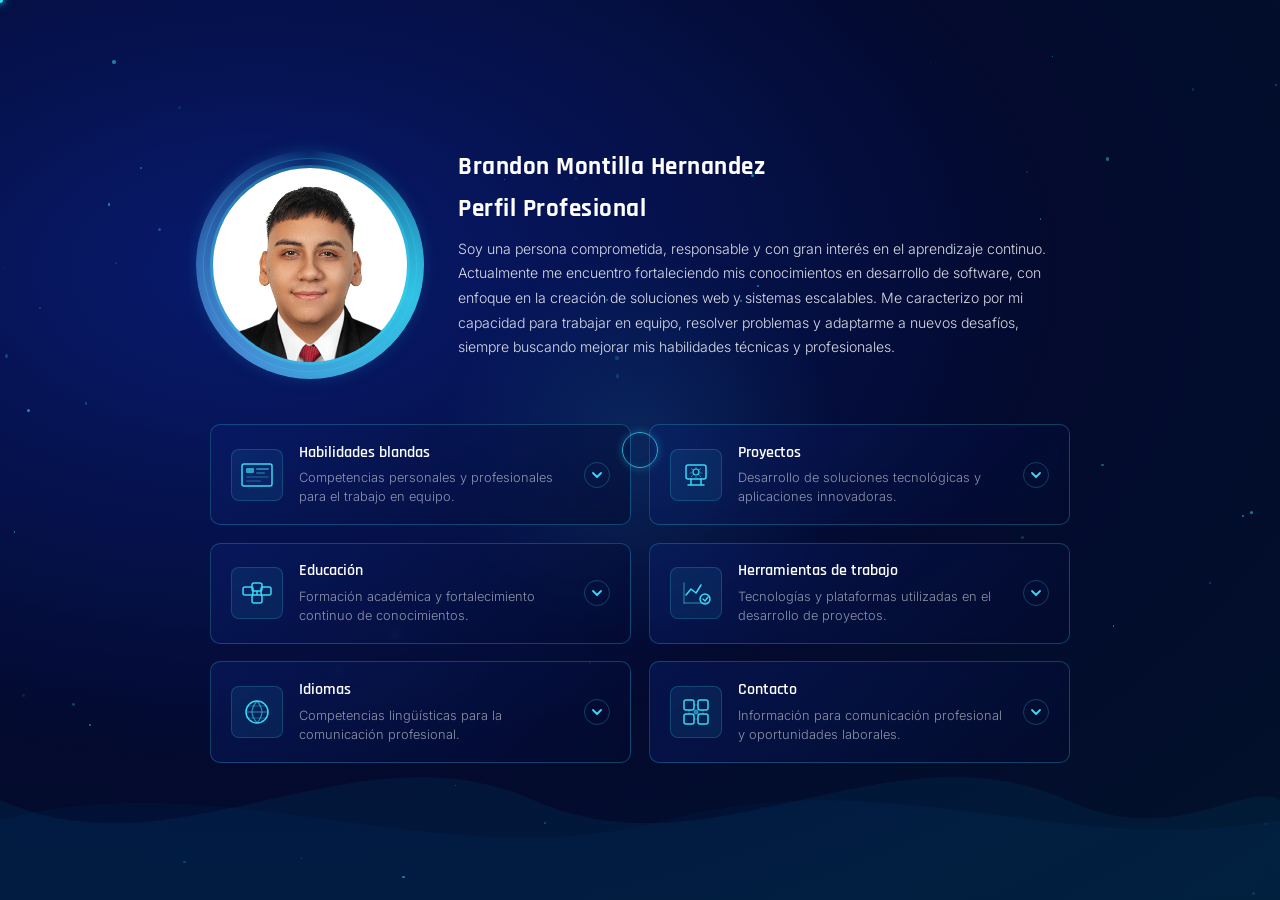
==== commit 24b348fb: "Finalizada" ====
--- a/index.html
+++ b/index.html
@@ -119,11 +119,9 @@
                     <div class="accordion-body">
                         <div class="accordion-content">
                             <div class="ac-tags">
-                                <p>Paginas web</p><br>
                                 <span class="tag"><a href="https://brandon1927.github.io/Complementaria/" target="_blank" class="link-normal">EcoPower</a></span>
                                 <span class="tag"><a href="https://brandon1927.github.io/Labyrinthus/" target="_blank" class="link-normal">Labyrinthus</a></span>
                                 <span class="tag"><a href="https://github.com/Brandon1927/Echoes" target="_blank" class="link-normal">Echoes</a></span>
-                                <p>Prototipos funcionales</p><br>
                                 <span class="tag"><a href="https://www.figma.com/proto/8ByuuGsFW5lRzAHveQZlAC/Proyecto-Software-de-Ingl%C3%A9s?node-id=41-37&p=f&t=7VYLfpy1qMH7ctGY-1&scaling=scale-down&content-scaling=fixed&page-id=0%3A1&starting-point-node-id=4%3A3" target="_blank" class="link-normal">Learn Things</a></span>
                                 <span class="tag"><a href="https://www.figma.com/proto/iV9oA0IFeSHNKaM4javszv/EmoMask?node-id=27-135&p=f&t=YHGgaz5jDHFlIHxX-1&scaling=scale-down&content-scaling=fixed&page-id=6%3A91&starting-point-node-id=27%3A135&show-proto-sidebar=1" target="_blank" class="link-normal">Shazam</a></span>
                                 <span class="tag"><a href="https://www.figma.com/proto/iV9oA0IFeSHNKaM4javszv/EmoMask?node-id=6-114&p=f&t=tC1xBTiLToswghnY-1&scaling=scale-down&content-scaling=fixed&page-id=0%3A1&starting-point-node-id=6%3A114&show-proto-sidebar=1" target="_blank" class="link-normal">Emo Mask</a></span>
